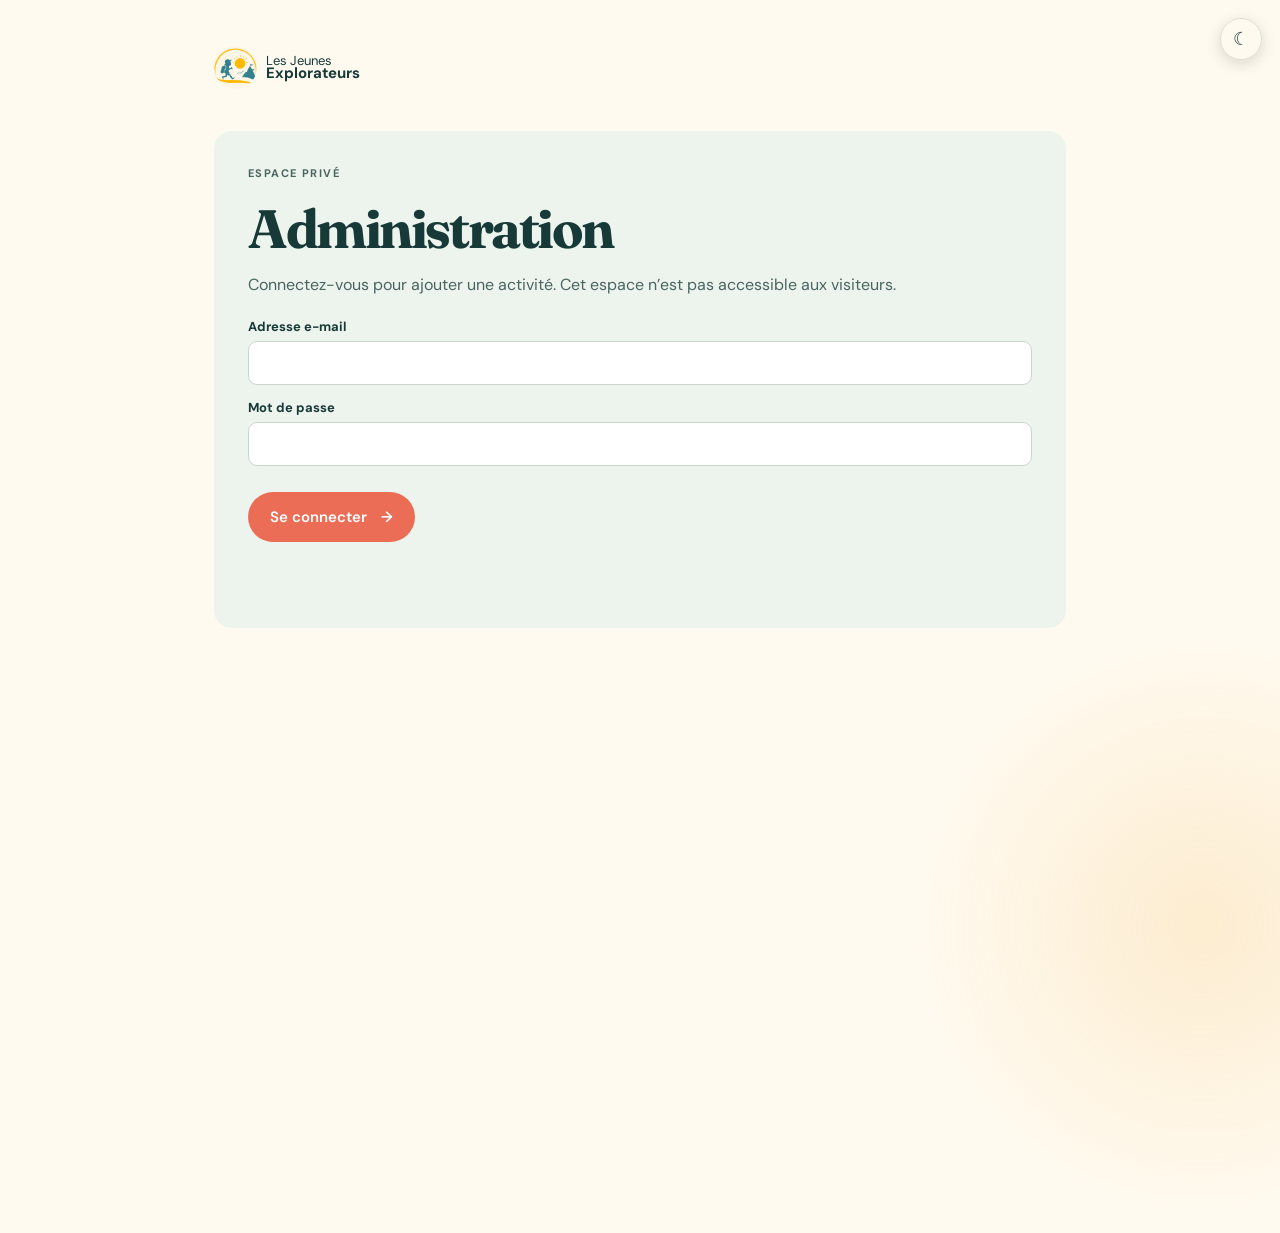
==== admin.html @ 4c53f724 "Application PWA" ====
<!doctype html>
<html lang="fr">
  <head>
    <meta charset="UTF-8" />
    <meta name="viewport" content="width=device-width, initial-scale=1.0" />
    <meta name="theme-color" content="#173a38" />
    <meta name="apple-mobile-web-app-capable" content="yes" />
    <link rel="manifest" href="manifest.webmanifest" />
    <meta name="robots" content="noindex, nofollow" />
    <title>Administration - Les Jeunes Explorateurs</title>
    <link rel="preconnect" href="https://fonts.googleapis.com" />
    <link rel="preconnect" href="https://fonts.gstatic.com" crossorigin />
    <link href="https://fonts.googleapis.com/css2?family=DM+Sans:wght@400;500;600;700&family=Fraunces:opsz,wght@9..144,600;9..144,700&display=swap" rel="stylesheet" />
    <link rel="stylesheet" href="styles.css" />
    <link rel="stylesheet" href="page-transitions.css" />
    <script src="page-transitions.js" defer></script>
    <link rel="stylesheet" href="theme.css" />
    <script src="theme.js" defer></script>
    <script src="pwa.js" defer></script>
    <link rel="stylesheet" href="logo.css" />
    <link rel="stylesheet" href="admin.css" />
  </head>
  <body>
    <main class="admin-page">
      <a class="brand" href="index.html"><img class="brand-logo" src="images/logo-petits-explorateurs.png" alt="Logo Les Jeunes Les Jeunes Aventuriers" /><span>Les Jeunes<br /><strong>Explorateurs</strong></span></a>
      <section id="login-panel" class="admin-card">
        <p class="eyebrow">Espace privé</p><h1>Administration</h1>
        <p>Connectez-vous pour ajouter une activité. Cet espace n’est pas accessible aux visiteurs.</p>
        <form id="login-form"><label>Adresse e-mail<input name="email" type="email" autocomplete="email" required /></label><label>Mot de passe<input name="password" type="password" autocomplete="current-password" required /></label><button class="button" type="submit">Se connecter <span>→</span></button></form>
        <p id="login-message" class="admin-message" aria-live="polite"></p>
      </section>
      <section id="dashboard-panel" class="admin-card" hidden>
        <div class="admin-heading"><div><p class="eyebrow">Espace privé</p><h1>Gérer les activités</h1></div><button id="logout-button" class="text-link" type="button">Se déconnecter</button></div>
        <p>Ajoutez, modifiez ou retirez les sorties proposées sur le site. Les activités non publiées restent visibles uniquement ici.</p>

        <section class="admin-form-section" aria-labelledby="activity-form-title">
          <div class="admin-section-heading"><h2 id="activity-form-title">Ajouter une activité</h2><button id="cancel-edit-button" class="text-link" type="button" hidden>Annuler la modification</button></div>
          <form id="activity-admin-form"><label>Titre<input name="title" required maxlength="160" placeholder="Ex. Journée au musée" /></label><label>Date<input name="date" type="date" required /></label><label>Lieu<input name="place" required maxlength="160" placeholder="Ex. Musée d'Orsay" /></label><label>Places disponibles<input name="spots" type="number" min="1" max="500" value="20" required /></label><label>Catégorie<select name="category"><option>Culture</option><option>Loisirs</option><option>Nature</option><option>Sport</option></select></label><label class="admin-checkbox"><input name="published" type="checkbox" checked /> <span>Rendre cette activité visible sur le site</span></label><button id="activity-submit-button" class="button" type="submit">Publier l’activité <span>→</span></button></form>
          <p id="activity-message" class="admin-message" aria-live="polite"></p>
        </section>

        <section class="admin-activities" aria-labelledby="admin-activities-title">
          <div class="admin-section-heading"><h2 id="admin-activities-title">Toutes les activités</h2><span id="activities-count" class="activities-count">0 activité</span></div>
          <div id="admin-activity-list" class="admin-activity-list" aria-live="polite"></div>
        </section>
      </section>
    </main>
    <script src="supabase-config.js"></script>
    <script src="admin.js"></script>
  </body>
</html>
---- styles.css ----
:root{--ink:#173a38;--cream:#fffaf0;--coral:#eb6d56;--yellow:#f5c843;--leaf:#6a9d80;--line:#dce1d6}*{box-sizing:border-box}html{scroll-behavior:smooth}body{margin:0;background:var(--cream);color:var(--ink);font-family:"DM Sans",sans-serif}.site-header{height:88px;padding:0 6vw;display:flex;align-items:center;justify-content:space-between;gap:24px}.brand{display:flex;align-items:center;gap:9px;color:var(--ink);text-decoration:none;font-size:13px;line-height:12px}.brand strong{font-size:15px}.brand-mark{display:grid;place-items:center;width:31px;height:31px;border-radius:50%;background:var(--yellow);font-size:17px}.site-header nav{display:flex;gap:31px}.site-header nav a,.text-link{color:var(--ink);text-decoration:none;font-size:14px;font-weight:600}.button{border:0;border-radius:99px;background:var(--coral);color:white;padding:15px 22px;font:600 15px "DM Sans",sans-serif;cursor:pointer;text-decoration:none;display:inline-flex;gap:14px;align-items:center;justify-content:center;transition:transform .2s,background .2s}.button:hover{transform:translateY(-2px);background:#d85c47}.button-small{padding:10px 17px;font-size:13px}.hero{min-height:570px;padding:75px 9vw 66px;display:grid;grid-template-columns:1.06fr .94fr;align-items:center;gap:70px;background:#f4f0e6;overflow:hidden}.eyebrow{text-transform:uppercase;letter-spacing:.13em;font-weight:700;font-size:11px;color:var(--coral);margin:0 0 18px}.hero h1,h2{font-family:Fraunces,serif;letter-spacing:-.045em;margin:0;line-height:1.02}.hero h1{font-size:clamp(47px,5.5vw,76px)}.lead{font-size:18px;line-height:1.55;max-width:550px;margin:25px 0;color:#47625e}.hero-actions{display:flex;align-items:center;gap:28px;margin-top:35px}.text-link{background:none;border:0;padding:0;cursor:pointer}.text-link span{font-size:18px;margin-left:5px}.hero-art{height:390px;position:relative;border-radius:46% 54% 48% 52%/53% 44% 56% 47%;background:#b6d8ca;overflow:hidden}.sun{width:95px;height:95px;border-radius:50%;background:var(--yellow);position:absolute;right:70px;top:55px}.cloud{position:absolute;width:100px;height:28px;border-radius:30px;background:#fffaf0;opacity:.85}.cloud:before,.cloud:after{content:"";position:absolute;border-radius:50%;background:#fffaf0}.cloud:before{height:45px;width:45px;bottom:0;left:17px}.cloud:after{height:35px;width:35px;bottom:0;left:47px}.cloud-one{left:55px;top:83px;transform:scale(.65)}.cloud-two{right:18px;top:165px;transform:scale(.45)}.hill{position:absolute;border-radius:50% 50% 0 0;bottom:-50px}.hill-back{background:#7da88b;width:105%;height:190px;left:-30px}.hill-front{background:#4d806d;width:86%;height:142px;right:-50px}.star{position:absolute;color:#fffaf0;font-size:25px}.star-one{top:56px;left:78px}.star-two{top:155px;left:150px;font-size:13px}.kids{position:absolute;bottom:50px;left:20%;display:flex;gap:29px;align-items:end}.kid{display:block;position:relative;width:33px;height:33px;border-radius:50%;background:#f7bc87;border:11px solid #ef6b55;box-shadow:0 45px 0 -1px #f5c843}.kid:before{content:"";position:absolute;background:#283f55;width:37px;height:21px;left:-13px;top:-15px;border-radius:70% 60% 25% 20%}.kid-two{background:#815342;border-color:#597ca3;transform:scale(1.16);box-shadow:0 46px 0 -1px #f3a84b}.kid-three{background:#583c32;border-color:#f3c943;transform:scale(.88);box-shadow:0 45px 0 -1px #ef765c}.impact{background:var(--ink);display:grid;grid-template-columns:repeat(3,1fr);padding:37px 12vw;color:white;text-align:center}.impact div+div{border-left:1px solid #55706c}.impact strong{display:block;font:700 34px Fraunces,serif;color:var(--yellow)}.impact span{font-size:13px;color:#d8e2dc}.section{padding:110px 9vw}.mission{display:grid;grid-template-columns:1fr 1fr;gap:12vw}.section h2{font-size:clamp(36px,4vw,54px);max-width:550px}.mission-text{font-size:17px;line-height:1.65;color:#496461}.mission-text p:first-child{margin-top:0}.mission .text-link{display:inline-block;margin-top:12px}.activities{background:#edf4ed}.section-heading{display:flex;justify-content:space-between;align-items:end;margin-bottom:40px}.admin-toggle{color:var(--ink)}.activity-grid{display:grid;grid-template-columns:repeat(3,1fr);gap:20px}.activity-card{background:#fffdf7;padding:25px;border-radius:16px;min-height:250px;display:flex;flex-direction:column;box-shadow:0 2px 0 rgba(23,58,56,.04)}.tag{font-size:11px;font-weight:700;text-transform:uppercase;letter-spacing:.09em;color:var(--coral);margin-bottom:auto}.activity-card h3{font:700 28px/1.08 Fraunces,serif;margin:30px 0 16px}.meta{border-top:1px solid var(--line);padding-top:15px;color:#5a716d;font-size:13px;line-height:1.7}.meta strong{color:var(--ink)}.empty-state{color:#5a716d}.cta{padding:90px 9vw;background:var(--coral);color:#fffaf0;display:grid;grid-template-columns:1.2fr .8fr;gap:50px;align-items:center}.cta .eyebrow{color:#fff0a6}.cta h2{font-size:clamp(37px,4vw,56px)}.cta-options{display:flex;flex-direction:column;gap:12px}.light-button{background:#fffaf0;color:var(--ink)}.light-button:hover{background:white}.outline-button{background:transparent;border:1px solid #fffaf0}.outline-button:hover{background:#d95b46}footer{padding:40px 9vw;display:flex;justify-content:space-between;align-items:center;gap:25px}footer p{font-size:12px;color:#708580}dialog{border:0;border-radius:20px;padding:34px;max-width:500px;width:calc(100% - 34px);color:var(--ink);box-shadow:0 20px 70px rgba(0,0,0,.23)}dialog::backdrop{background:rgba(20,49,47,.52)}dialog h2{font-size:36px;margin-bottom:25px}.close{position:absolute;right:17px;top:12px;border:0;background:none;color:var(--ink);font-size:29px;cursor:pointer}form label{display:block;margin:14px 0;font-size:13px;font-weight:700}input,select{display:block;width:100%;margin-top:6px;border:1px solid #cbd7cd;border-radius:9px;padding:11px;font:15px "DM Sans",sans-serif;background:white}form .button{margin-top:12px}@media(max-width:720px){.site-header{padding:0 6vw}.site-header nav{display:none}.site-header .button-small{display:none}.hero{padding:60px 7vw;grid-template-columns:1fr;gap:40px}.hero-art{height:280px}.impact{padding:28px 4vw}.impact strong{font-size:27px}.impact span{font-size:11px}.section,.cta{padding:70px 7vw}.mission,.cta{grid-template-columns:1fr;gap:35px}.section-heading{display:block}.section-heading .admin-toggle{margin-top:20px}.activity-grid{grid-template-columns:1fr}.cta-options{max-width:330px}footer{padding:33px 7vw;display:block}footer p{margin-top:20px}}
---- page-transitions.css ----
@keyframes page-arrival {
  0% {
    opacity: 0;
    transform: translateY(18px) scale(0.992);
    filter: blur(5px);
  }

  68% {
    opacity: 1;
    transform: translateY(-2px) scale(1);
    filter: blur(0);
  }

  100% {
    opacity: 1;
    transform: translateY(0) scale(1);
    filter: blur(0);
  }
}

@keyframes page-departure {
  to {
    opacity: 0;
    transform: translateY(-12px) scale(0.996);
    filter: blur(4px);
  }
}

@keyframes explorer-glow {
  0%, 100% {
    transform: translate3d(-4%, -2%, 0) scale(1);
    opacity: 0.22;
  }

  50% {
    transform: translate3d(5%, 3%, 0) scale(1.08);
    opacity: 0.42;
  }
}

body {
  animation: page-arrival 720ms cubic-bezier(0.22, 1, 0.36, 1) both;
}

body::before {
  position: fixed;
  z-index: -1;
  inset: auto -18vw -26vw auto;
  width: min(48vw, 620px);
  aspect-ratio: 1;
  border-radius: 50%;
  background: radial-gradient(circle, rgba(242, 179, 64, 0.18), rgba(242, 179, 64, 0) 68%);
  content: "";
  pointer-events: none;
  animation: explorer-glow 10s ease-in-out infinite;
}

body.is-leaving {
  pointer-events: none;
  animation: page-departure 300ms cubic-bezier(0.4, 0, 1, 1) both;
}

@media (prefers-reduced-motion: reduce) {
  body,
  body.is-leaving,
  body::before {
    animation: none;
  }
}
---- theme.css ----
html { color-scheme: light; }
html[data-theme="dark"] { color-scheme: dark; }
.theme-toggle { width:42px; height:42px; border:1px solid #dce1d6; border-radius:50%; display:grid; place-items:center; padding:0; background:#fffaf0; color:#173a38; font-size:18px; cursor:pointer; transition:transform .2s ease, background .2s ease; }
.theme-toggle:hover { transform:translateY(-2px); background:#f5c843; }
.theme-toggle.floating { position:fixed; z-index:9996; right:18px; top:18px; box-shadow:0 4px 15px rgba(0,0,0,.14); }
.site-header > .theme-toggle:not(.floating) { position:absolute; z-index:2; right:calc(6vw + 118px); top:23px; }
html[data-theme="dark"] body { background:#102724; color:#eaf4ee; }
html[data-theme="dark"] .site-header, html[data-theme="dark"] footer, html[data-theme="dark"] .contact { background:#102724; }
html[data-theme="dark"] .hero, html[data-theme="dark"] .story-hero, html[data-theme="dark"] .payment-result { background:#183833; }
html[data-theme="dark"] .brand { color:#eaf4ee; }
html[data-theme="dark"] .lead { color:#c5d8d0; }
html[data-theme="dark"] .activities, html[data-theme="dark"] .founders, html[data-theme="dark"] .admin-card { background:#1b413a; }
html[data-theme="dark"] .activity-card, html[data-theme="dark"] .contact-form, html[data-theme="dark"] dialog { background:#214a42; color:#eaf4ee; }
html[data-theme="dark"] .story-hero > p:last-child, html[data-theme="dark"] .founders-intro > p:last-child { color:#c5d8d0; }
html[data-theme="dark"] .story-hero .eyebrow, html[data-theme="dark"] .founders .eyebrow, html[data-theme="dark"] .portrait-text .eyebrow { color:#ffae9c; }
html[data-theme="dark"] .portrait-card { background:#214a42; border:1px solid #45665e; color:#eaf4ee; }
html[data-theme="dark"] .portrait-text h2 { color:#eaf4ee; }
html[data-theme="dark"] .access-to-leisure { background:#102724; }
html[data-theme="dark"] .donations-hero { background:#183833; }
html[data-theme="dark"] .donations-hero > div > p:not(.eyebrow), html[data-theme="dark"] .donations-heading > p:last-child, html[data-theme="dark"] .commitment-copy > p:not(.eyebrow), html[data-theme="dark"] .donation-use p, html[data-theme="dark"] .commitment-points span { color:#c5d8d0; }
html[data-theme="dark"] .donation-use { background:#214a42; border-color:#45665e; }
html[data-theme="dark"] .use-icon { background:#183833; }
html[data-theme="dark"] .donations-commitment { background:#1b413a; }
html[data-theme="dark"] .commitment-points, html[data-theme="dark"] .commitment-points div { border-color:#45665e; }
html[data-theme="dark"] .admin-form-section, html[data-theme="dark"] .admin-activities { border-color:#45665e; }
html[data-theme="dark"] .admin-checkbox, html[data-theme="dark"] .admin-activity-item p, html[data-theme="dark"] .admin-empty-state { color:#c5d8d0; }
html[data-theme="dark"] .admin-activity-item { background:#214a42; border-color:#45665e; }
html[data-theme="dark"] .admin-activity-topline { color:#a9c2b8; }
html[data-theme="dark"] .activities-count { background:#29584d; color:#d9eee2; }
html[data-theme="dark"] .admin-action-button { border-color:#55786e; color:#eaf4ee; }
html[data-theme="dark"] .admin-action-button:hover { background:#315f55; }
html[data-theme="dark"] .admin-delete-button { border-color:#b86b5e; color:#ffb8ac; }
html[data-theme="dark"] .admin-delete-button:hover { background:#603c36; }
html[data-theme="dark"] .volunteer-hero { background:#183833; }
html[data-theme="dark"] .volunteer-hero p:not(.eyebrow), html[data-theme="dark"] .volunteer-heading > p:last-child, html[data-theme="dark"] .volunteer-form-intro > p:not(.eyebrow), html[data-theme="dark"] .role-card p { color:#c5d8d0; }
html[data-theme="dark"] .role-card, html[data-theme="dark"] .volunteer-form { background:#214a42; border-color:#45665e; }
html[data-theme="dark"] .role-card>span { background:#183833; }
html[data-theme="dark"] .volunteer-form-section { background:#1b413a; }
html[data-theme="dark"] .volunteer-form textarea { background:#102724; border-color:#55786e; color:#eaf4ee; }
html[data-theme="dark"] .optional { color:#a9c2b8; }
html[data-theme="dark"] .volunteer-form .form-note.success { color:#8ee0b4; }
html[data-theme="dark"] .access-intro p:last-child, html[data-theme="dark"] .access-action p { color:#c5d8d0; }
html[data-theme="dark"] .data-card { background:#214a42; border-color:#45665e; }
html[data-theme="dark"] .data-card-main { background:#173a38; border-color:#497067; }
html[data-theme="dark"] .data-card strong { color:#fff4be; }
html[data-theme="dark"] .data-card p, html[data-theme="dark"] .data-card a { color:#c5d8d0; }
html[data-theme="dark"] .data-card-main p, html[data-theme="dark"] .data-card-main a { color:#eaf4ee; }
html[data-theme="dark"] .access-action { background:#1b413a; }
html[data-theme="dark"] .meta, html[data-theme="dark"] .empty-state { color:#c5d8d0; }
html[data-theme="dark"] .meta strong { color:#eaf4ee; }
html[data-theme="dark"] .privacy-check { color:#c5d8d0; }
html[data-theme="dark"] .privacy-check a { color:#fff4be; }
html[data-theme="dark"] .privacy-check input[type="checkbox"] { accent-color:#f5c843; }
html[data-theme="dark"] .mission-text, html[data-theme="dark"] .contact-copy, html[data-theme="dark"] .privacy-page section p, html[data-theme="dark"] .privacy-intro, html[data-theme="dark"] .payment-result p:not(.eyebrow), html[data-theme="dark"] .admin-card>p, html[data-theme="dark"] .portrait-text>p:last-child { color:#c5d8d0; }
html[data-theme="dark"] footer p, html[data-theme="dark"] .updated, html[data-theme="dark"] .form-note { color:#a9c2b8; }
html[data-theme="dark"] .text-link, html[data-theme="dark"] .site-header nav a, html[data-theme="dark"] .footer-link, html[data-theme="dark"] .close { color:#eaf4ee; }
html[data-theme="dark"] .theme-toggle { background:#214a42; border-color:#497067; color:#fff4be; }
html[data-theme="dark"] .theme-toggle:hover { background:#f5c843; color:#173a38; }
html[data-theme="dark"] input, html[data-theme="dark"] select, html[data-theme="dark"] textarea { background:#102724; color:#eaf4ee; border-color:#55786e; }
html[data-theme="dark"] .privacy-page section, html[data-theme="dark"] .meta { border-color:#45665e; }
html[data-theme="dark"] .mobile-menu-toggle, html[data-theme="dark"] .site-header.mobile-menu-open nav { background:#214a42; }
@media (max-width:720px) { .site-header > .mobile-menu-toggle { position:absolute; right:6vw; top:23px; } .site-header > .theme-toggle:not(.floating) { right:calc(6vw + 54px); top:23px; } }
@media (prefers-reduced-motion: reduce) { .theme-toggle { transition:none; } }
---- logo.css ----
.brand-logo { width:43px; height:43px; object-fit:cover; object-position:center; border-radius:50%; background:#fffaf0; }
footer .brand-logo { width:48px; height:48px; }
---- admin.css ----
.admin-page{min-height:100vh;max-width:900px;margin:0 auto;padding:46px 24px 80px}.admin-page>.brand{margin-bottom:42px}.admin-card{background:#edf4ed;border-radius:18px;padding:34px}.admin-card h1{font:700 clamp(38px,6vw,54px)/1.03 Fraunces,serif;letter-spacing:-.045em;margin:0 0 16px}.admin-card>p{color:#496461;line-height:1.6}.admin-card form{margin-top:20px}.admin-message{min-height:24px;font-size:14px;font-weight:600}.admin-message.error,.admin-error-text{color:#b33d2b}.admin-message.success{color:#28704f}.admin-heading,.admin-section-heading{display:flex;align-items:flex-start;justify-content:space-between;gap:20px}.admin-heading .text-link{margin-top:4px}.admin-card input,.admin-card select{background:#fff}.admin-form-section,.admin-activities{margin-top:38px;padding-top:32px;border-top:1px solid #c8d9cf}.admin-section-heading{align-items:center}.admin-section-heading h2{margin:0;font:700 27px/1.1 Fraunces,serif;letter-spacing:-.035em}.admin-checkbox{display:flex!important;align-items:flex-start;gap:9px;color:#496461;font-weight:400!important;line-height:1.45}.admin-checkbox input{display:block;width:auto;margin:3px 0 0;padding:0}.activities-count{padding:6px 10px;border-radius:999px;background:#d8e8db;color:#356151;font-size:12px;font-weight:700}.admin-activity-list{display:grid;gap:12px;margin-top:19px}.admin-activity-item{display:flex;justify-content:space-between;gap:22px;padding:21px;border:1px solid #c8d9cf;border-radius:14px;background:#fffdf7}.admin-activity-topline{display:flex;align-items:center;gap:10px;color:#5a716d;font-size:11px;font-weight:700;letter-spacing:.07em;text-transform:uppercase}.admin-status{padding:5px 8px;border-radius:999px;letter-spacing:.04em}.admin-status.is-published{background:#dceee1;color:#28704f}.admin-status.is-hidden{background:#f3e6c5;color:#84631c}.admin-activity-item h3{margin:13px 0 7px;font:700 24px/1.1 Fraunces,serif;letter-spacing:-.03em}.admin-activity-item p{margin:0;color:#496461;font-size:13px;line-height:1.55}.admin-activity-actions{display:flex;align-items:center;align-self:center;gap:8px}.admin-action-button{border:1px solid #b9cfc3;border-radius:9px;padding:9px 11px;background:transparent;color:#173a38;font:700 12px "DM Sans",sans-serif;cursor:pointer}.admin-action-button:hover{background:#e3efe6}.admin-delete-button{border-color:#e4aaa0;color:#a84434}.admin-delete-button:hover{background:#fbe6e2}.admin-empty-state{margin:0;padding:21px;border:1px dashed #b8cfc4;border-radius:13px;color:#58706c;font-size:14px}@media(max-width:600px){.admin-page{padding:26px 16px}.admin-card{padding:25px 20px}.admin-activity-item{display:block}.admin-activity-actions{margin-top:17px}.admin-section-heading{gap:13px;align-items:flex-start}}
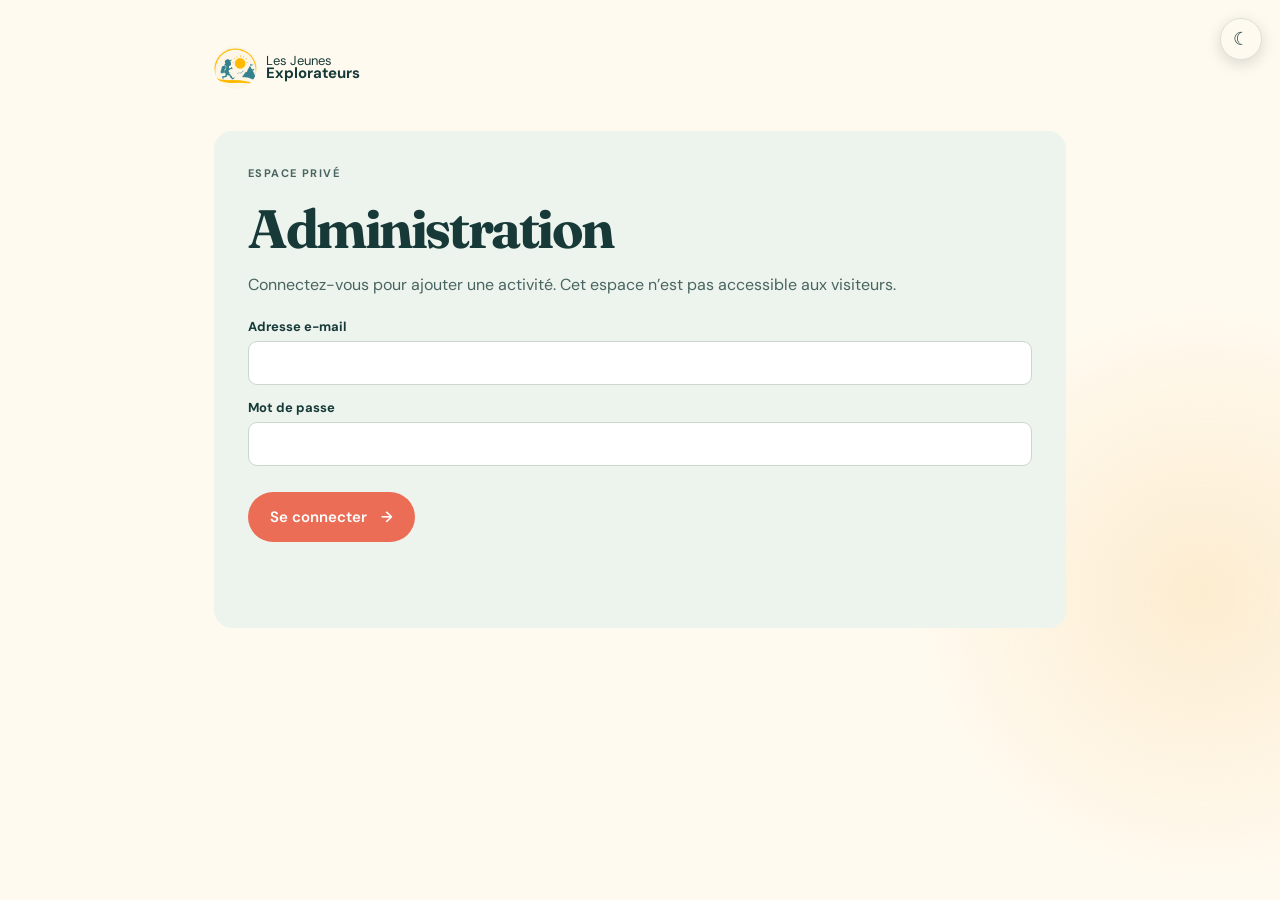
==== commit ade6f10d: "Mise en conformité Google Analytics et cookies" ====
--- a/admin.html
+++ b/admin.html
@@ -8,21 +8,23 @@
     <link rel="manifest" href="manifest.webmanifest" />
     <meta name="robots" content="noindex, nofollow" />
     <title>Administration - Les Jeunes Explorateurs</title>
+    <link rel="icon" type="image/png" href="assets/images/logo-petits-explorateurs.png" />
+    <link rel="apple-touch-icon" href="assets/images/logo-petits-explorateurs.png" />
     <link rel="preconnect" href="https://fonts.googleapis.com" />
     <link rel="preconnect" href="https://fonts.gstatic.com" crossorigin />
     <link href="https://fonts.googleapis.com/css2?family=DM+Sans:wght@400;500;600;700&family=Fraunces:opsz,wght@9..144,600;9..144,700&display=swap" rel="stylesheet" />
-    <link rel="stylesheet" href="styles.css" />
-    <link rel="stylesheet" href="page-transitions.css" />
-    <script src="page-transitions.js" defer></script>
-    <link rel="stylesheet" href="theme.css" />
-    <script src="theme.js" defer></script>
-    <script src="pwa.js" defer></script>
-    <link rel="stylesheet" href="logo.css" />
-    <link rel="stylesheet" href="admin.css" />
+    <link rel="stylesheet" href="assets/css/styles.css" />
+    <link rel="stylesheet" href="assets/css/page-transitions.css" />
+    <script src="assets/js/page-transitions.js" defer></script>
+    <link rel="stylesheet" href="assets/css/theme.css" />
+    <script src="assets/js/theme.js" defer></script>
+    <script src="assets/js/pwa.js" defer></script>
+    <link rel="stylesheet" href="assets/css/logo.css" />
+    <link rel="stylesheet" href="assets/css/admin.css" />
   </head>
   <body>
     <main class="admin-page">
-      <a class="brand" href="index.html"><img class="brand-logo" src="images/logo-petits-explorateurs.png" alt="Logo Les Jeunes Les Jeunes Aventuriers" /><span>Les Jeunes<br /><strong>Explorateurs</strong></span></a>
+      <a class="brand" href="index.html"><img class="brand-logo" src="assets/images/logo-petits-explorateurs.png" alt="Logo Les Jeunes Les Jeunes Aventuriers" /><span>Les Jeunes<br /><strong>Explorateurs</strong></span></a>
       <section id="login-panel" class="admin-card">
         <p class="eyebrow">Espace privé</p><h1>Administration</h1>
         <p>Connectez-vous pour ajouter une activité. Cet espace n’est pas accessible aux visiteurs.</p>
@@ -45,7 +47,7 @@
         </section>
       </section>
     </main>
-    <script src="supabase-config.js"></script>
-    <script src="admin.js"></script>
+    <script src="assets/js/supabase-config.js"></script>
+    <script src="assets/js/admin.js"></script>
   </body>
 </html>
--- a/assets/css/styles.css
+++ b/assets/css/styles.css
@@ -0,0 +1 @@
+:root{--ink:#173a38;--cream:#fffaf0;--coral:#eb6d56;--yellow:#f5c843;--leaf:#6a9d80;--line:#dce1d6}*{box-sizing:border-box}html{scroll-behavior:smooth}body{margin:0;background:var(--cream);color:var(--ink);font-family:"DM Sans",sans-serif}.site-header{height:88px;padding:0 6vw;display:flex;align-items:center;justify-content:space-between;gap:24px}.brand{display:flex;align-items:center;gap:9px;color:var(--ink);text-decoration:none;font-size:13px;line-height:12px}.brand strong{font-size:15px}.brand-mark{display:grid;place-items:center;width:31px;height:31px;border-radius:50%;background:var(--yellow);font-size:17px}.site-header nav{display:flex;gap:31px}.site-header nav a,.text-link{color:var(--ink);text-decoration:none;font-size:14px;font-weight:600}.button{border:0;border-radius:99px;background:var(--coral);color:white;padding:15px 22px;font:600 15px "DM Sans",sans-serif;cursor:pointer;text-decoration:none;display:inline-flex;gap:14px;align-items:center;justify-content:center;transition:transform .2s,background .2s}.button:hover{transform:translateY(-2px);background:#d85c47}.button-small{padding:10px 17px;font-size:13px}.hero{min-height:570px;padding:75px 9vw 66px;display:grid;grid-template-columns:1.06fr .94fr;align-items:center;gap:70px;background:#f4f0e6;overflow:hidden}.eyebrow{text-transform:uppercase;letter-spacing:.13em;font-weight:700;font-size:11px;color:var(--coral);margin:0 0 18px}.hero h1,h2{font-family:Fraunces,serif;letter-spacing:-.045em;margin:0;line-height:1.02}.hero h1{font-size:clamp(47px,5.5vw,76px)}.lead{font-size:18px;line-height:1.55;max-width:550px;margin:25px 0;color:#47625e}.hero-actions{display:flex;align-items:center;gap:28px;margin-top:35px}.text-link{background:none;border:0;padding:0;cursor:pointer}.text-link span{font-size:18px;margin-left:5px}.hero-art{height:390px;position:relative;border-radius:46% 54% 48% 52%/53% 44% 56% 47%;background:#b6d8ca;overflow:hidden}.sun{width:95px;height:95px;border-radius:50%;background:var(--yellow);position:absolute;right:70px;top:55px}.cloud{position:absolute;width:100px;height:28px;border-radius:30px;background:#fffaf0;opacity:.85}.cloud:before,.cloud:after{content:"";position:absolute;border-radius:50%;background:#fffaf0}.cloud:before{height:45px;width:45px;bottom:0;left:17px}.cloud:after{height:35px;width:35px;bottom:0;left:47px}.cloud-one{left:55px;top:83px;transform:scale(.65)}.cloud-two{right:18px;top:165px;transform:scale(.45)}.hill{position:absolute;border-radius:50% 50% 0 0;bottom:-50px}.hill-back{background:#7da88b;width:105%;height:190px;left:-30px}.hill-front{background:#4d806d;width:86%;height:142px;right:-50px}.star{position:absolute;color:#fffaf0;font-size:25px}.star-one{top:56px;left:78px}.star-two{top:155px;left:150px;font-size:13px}.kids{position:absolute;bottom:50px;left:20%;display:flex;gap:29px;align-items:end}.kid{display:block;position:relative;width:33px;height:33px;border-radius:50%;background:#f7bc87;border:11px solid #ef6b55;box-shadow:0 45px 0 -1px #f5c843}.kid:before{content:"";position:absolute;background:#283f55;width:37px;height:21px;left:-13px;top:-15px;border-radius:70% 60% 25% 20%}.kid-two{background:#815342;border-color:#597ca3;transform:scale(1.16);box-shadow:0 46px 0 -1px #f3a84b}.kid-three{background:#583c32;border-color:#f3c943;transform:scale(.88);box-shadow:0 45px 0 -1px #ef765c}.impact{background:var(--ink);display:grid;grid-template-columns:repeat(3,1fr);padding:37px 12vw;color:white;text-align:center}.impact div+div{border-left:1px solid #55706c}.impact strong{display:block;font:700 34px Fraunces,serif;color:var(--yellow)}.impact span{font-size:13px;color:#d8e2dc}.section{padding:110px 9vw}.mission{display:grid;grid-template-columns:1fr 1fr;gap:12vw}.section h2{font-size:clamp(36px,4vw,54px);max-width:550px}.mission-text{font-size:17px;line-height:1.65;color:#496461}.mission-text p:first-child{margin-top:0}.mission .text-link{display:inline-block;margin-top:12px}.activities{background:#edf4ed}.section-heading{display:flex;justify-content:space-between;align-items:end;margin-bottom:40px}.admin-toggle{color:var(--ink)}.activity-grid{display:grid;grid-template-columns:repeat(3,1fr);gap:20px}.activity-card{background:#fffdf7;padding:25px;border-radius:16px;min-height:250px;display:flex;flex-direction:column;box-shadow:0 2px 0 rgba(23,58,56,.04)}.tag{font-size:11px;font-weight:700;text-transform:uppercase;letter-spacing:.09em;color:var(--coral);margin-bottom:auto}.activity-card h3{font:700 28px/1.08 Fraunces,serif;margin:30px 0 16px}.meta{border-top:1px solid var(--line);padding-top:15px;color:#5a716d;font-size:13px;line-height:1.7}.meta strong{color:var(--ink)}.empty-state{color:#5a716d}.cta{padding:90px 9vw;background:var(--coral);color:#fffaf0;display:grid;grid-template-columns:1.2fr .8fr;gap:50px;align-items:center}.cta .eyebrow{color:#fff0a6}.cta h2{font-size:clamp(37px,4vw,56px)}.cta-options{display:flex;flex-direction:column;gap:12px}.light-button{background:#fffaf0;color:var(--ink)}.light-button:hover{background:white}.outline-button{background:transparent;border:1px solid #fffaf0}.outline-button:hover{background:#d95b46}footer{padding:40px 9vw;display:flex;justify-content:space-between;align-items:center;gap:25px}footer p{font-size:12px;color:#708580}dialog{border:0;border-radius:20px;padding:34px;max-width:500px;width:calc(100% - 34px);color:var(--ink);box-shadow:0 20px 70px rgba(0,0,0,.23)}dialog::backdrop{background:rgba(20,49,47,.52)}dialog h2{font-size:36px;margin-bottom:25px}.close{position:absolute;right:17px;top:12px;border:0;background:none;color:var(--ink);font-size:29px;cursor:pointer}form label{display:block;margin:14px 0;font-size:13px;font-weight:700}input,select{display:block;width:100%;margin-top:6px;border:1px solid #cbd7cd;border-radius:9px;padding:11px;font:15px "DM Sans",sans-serif;background:white}form .button{margin-top:12px}@media(max-width:720px){.site-header{padding:0 6vw}.site-header nav{display:none}.site-header .button-small{display:none}.hero{padding:60px 7vw;grid-template-columns:1fr;gap:40px}.hero-art{height:280px}.impact{padding:28px 4vw}.impact strong{font-size:27px}.impact span{font-size:11px}.section,.cta{padding:70px 7vw}.mission,.cta{grid-template-columns:1fr;gap:35px}.section-heading{display:block}.section-heading .admin-toggle{margin-top:20px}.activity-grid{grid-template-columns:1fr}.cta-options{max-width:330px}footer{padding:33px 7vw;display:block}footer p{margin-top:20px}}
--- a/assets/css/page-transitions.css
+++ b/assets/css/page-transitions.css
@@ -0,0 +1,69 @@
+@keyframes page-arrival {
+  0% {
+    opacity: 0;
+  }
+
+  68% {
+    opacity: 1;
+  }
+
+  100% {
+    opacity: 1;
+  }
+}
+
+@keyframes page-departure {
+  to {
+    opacity: 0;
+  }
+}
+
+@keyframes explorer-glow {
+  0%, 100% {
+    transform: translate3d(-4%, 0, 0) scale(1);
+    opacity: 0.22;
+  }
+
+  50% {
+    transform: translate3d(5%, 0, 0) scale(1.08);
+    opacity: 0.42;
+  }
+}
+
+body {
+  animation: page-arrival 720ms cubic-bezier(0.22, 1, 0.36, 1) both;
+}
+
+/* La lueur décorative sort volontairement de l'écran : elle ne doit pas
+   agrandir la page ni créer de défilement horizontal. */
+html,
+body {
+  overflow-x: hidden;
+}
+
+body::before {
+  position: fixed;
+  z-index: -1;
+  inset: auto -18vw 0 auto;
+  width: min(48vw, 620px);
+  aspect-ratio: 1;
+  border-radius: 50%;
+  background: radial-gradient(circle, rgba(242, 179, 64, 0.18), rgba(242, 179, 64, 0) 68%);
+  content: "";
+  pointer-events: none;
+  transform-origin: bottom right;
+  animation: explorer-glow 10s ease-in-out infinite;
+}
+
+body.is-leaving {
+  pointer-events: none;
+  animation: page-departure 300ms cubic-bezier(0.4, 0, 1, 1) both;
+}
+
+@media (prefers-reduced-motion: reduce) {
+  body,
+  body.is-leaving,
+  body::before {
+    animation: none;
+  }
+}
--- a/assets/css/theme.css
+++ b/assets/css/theme.css
@@ -0,0 +1,63 @@
+html { color-scheme: light; }
+html[data-theme="dark"] { color-scheme: dark; }
+.theme-toggle { width:42px; height:42px; border:1px solid #dce1d6; border-radius:50%; display:grid; place-items:center; padding:0; background:#fffaf0; color:#173a38; font-size:18px; cursor:pointer; transition:transform .2s ease, background .2s ease; }
+.theme-toggle:hover { transform:translateY(-2px); background:#f5c843; }
+.theme-toggle.floating { position:fixed; z-index:9996; right:18px; top:18px; box-shadow:0 4px 15px rgba(0,0,0,.14); }
+.site-header > .theme-toggle:not(.floating) { position:absolute; z-index:2; right:calc(6vw + 118px); top:23px; }
+html[data-theme="dark"] body { background:#102724; color:#eaf4ee; }
+html[data-theme="dark"] .site-header, html[data-theme="dark"] footer, html[data-theme="dark"] .contact { background:#102724; }
+html[data-theme="dark"] .hero, html[data-theme="dark"] .story-hero, html[data-theme="dark"] .payment-result { background:#183833; }
+html[data-theme="dark"] .brand { color:#eaf4ee; }
+html[data-theme="dark"] .lead { color:#c5d8d0; }
+html[data-theme="dark"] .activities, html[data-theme="dark"] .founders, html[data-theme="dark"] .admin-card { background:#1b413a; }
+html[data-theme="dark"] .activity-card, html[data-theme="dark"] .contact-form, html[data-theme="dark"] dialog { background:#214a42; color:#eaf4ee; }
+html[data-theme="dark"] .story-hero > p:last-child, html[data-theme="dark"] .founders-intro > p:last-child { color:#c5d8d0; }
+html[data-theme="dark"] .story-hero .eyebrow, html[data-theme="dark"] .founders .eyebrow, html[data-theme="dark"] .portrait-text .eyebrow { color:#ffae9c; }
+html[data-theme="dark"] .portrait-card { background:#214a42; border:1px solid #45665e; color:#eaf4ee; }
+html[data-theme="dark"] .portrait-text h2 { color:#eaf4ee; }
+html[data-theme="dark"] .access-to-leisure { background:#102724; }
+html[data-theme="dark"] .donations-hero { background:#183833; }
+html[data-theme="dark"] .donations-hero > div > p:not(.eyebrow), html[data-theme="dark"] .donations-heading > p:last-child, html[data-theme="dark"] .commitment-copy > p:not(.eyebrow), html[data-theme="dark"] .donation-use p, html[data-theme="dark"] .commitment-points span { color:#c5d8d0; }
+html[data-theme="dark"] .donation-use { background:#214a42; border-color:#45665e; }
+html[data-theme="dark"] .use-icon { background:#183833; }
+html[data-theme="dark"] .donations-commitment { background:#1b413a; }
+html[data-theme="dark"] .commitment-points, html[data-theme="dark"] .commitment-points div { border-color:#45665e; }
+html[data-theme="dark"] .admin-form-section, html[data-theme="dark"] .admin-activities { border-color:#45665e; }
+html[data-theme="dark"] .admin-checkbox, html[data-theme="dark"] .admin-activity-item p, html[data-theme="dark"] .admin-empty-state { color:#c5d8d0; }
+html[data-theme="dark"] .admin-activity-item { background:#214a42; border-color:#45665e; }
+html[data-theme="dark"] .admin-activity-topline { color:#a9c2b8; }
+html[data-theme="dark"] .activities-count { background:#29584d; color:#d9eee2; }
+html[data-theme="dark"] .admin-action-button { border-color:#55786e; color:#eaf4ee; }
+html[data-theme="dark"] .admin-action-button:hover { background:#315f55; }
+html[data-theme="dark"] .admin-delete-button { border-color:#b86b5e; color:#ffb8ac; }
+html[data-theme="dark"] .admin-delete-button:hover { background:#603c36; }
+html[data-theme="dark"] .volunteer-hero { background:#183833; }
+html[data-theme="dark"] .volunteer-hero p:not(.eyebrow), html[data-theme="dark"] .volunteer-heading > p:last-child, html[data-theme="dark"] .volunteer-form-intro > p:not(.eyebrow), html[data-theme="dark"] .role-card p { color:#c5d8d0; }
+html[data-theme="dark"] .role-card, html[data-theme="dark"] .volunteer-form { background:#214a42; border-color:#45665e; }
+html[data-theme="dark"] .role-card>span { background:#183833; }
+html[data-theme="dark"] .volunteer-form-section { background:#1b413a; }
+html[data-theme="dark"] .volunteer-form textarea { background:#102724; border-color:#55786e; color:#eaf4ee; }
+html[data-theme="dark"] .optional { color:#a9c2b8; }
+html[data-theme="dark"] .volunteer-form .form-note.success { color:#8ee0b4; }
+html[data-theme="dark"] .access-intro p:last-child, html[data-theme="dark"] .access-action p { color:#c5d8d0; }
+html[data-theme="dark"] .data-card { background:#214a42; border-color:#45665e; }
+html[data-theme="dark"] .data-card-main { background:#173a38; border-color:#497067; }
+html[data-theme="dark"] .data-card strong { color:#fff4be; }
+html[data-theme="dark"] .data-card p, html[data-theme="dark"] .data-card a { color:#c5d8d0; }
+html[data-theme="dark"] .data-card-main p, html[data-theme="dark"] .data-card-main a { color:#eaf4ee; }
+html[data-theme="dark"] .access-action { background:#1b413a; }
+html[data-theme="dark"] .meta, html[data-theme="dark"] .empty-state { color:#c5d8d0; }
+html[data-theme="dark"] .meta strong { color:#eaf4ee; }
+html[data-theme="dark"] .privacy-check { color:#c5d8d0; }
+html[data-theme="dark"] .privacy-check a { color:#fff4be; }
+html[data-theme="dark"] .privacy-check input[type="checkbox"] { accent-color:#f5c843; }
+html[data-theme="dark"] .mission-text, html[data-theme="dark"] .contact-copy, html[data-theme="dark"] .privacy-page section p, html[data-theme="dark"] .privacy-intro, html[data-theme="dark"] .payment-result p:not(.eyebrow), html[data-theme="dark"] .admin-card>p, html[data-theme="dark"] .portrait-text>p:last-child { color:#c5d8d0; }
+html[data-theme="dark"] footer p, html[data-theme="dark"] .updated, html[data-theme="dark"] .form-note { color:#a9c2b8; }
+html[data-theme="dark"] .text-link, html[data-theme="dark"] .site-header nav a, html[data-theme="dark"] .footer-link, html[data-theme="dark"] .close { color:#eaf4ee; }
+html[data-theme="dark"] .theme-toggle { background:#214a42; border-color:#497067; color:#fff4be; }
+html[data-theme="dark"] .theme-toggle:hover { background:#f5c843; color:#173a38; }
+html[data-theme="dark"] input, html[data-theme="dark"] select, html[data-theme="dark"] textarea { background:#102724; color:#eaf4ee; border-color:#55786e; }
+html[data-theme="dark"] .privacy-page section, html[data-theme="dark"] .meta { border-color:#45665e; }
+html[data-theme="dark"] .mobile-menu-toggle, html[data-theme="dark"] .site-header.mobile-menu-open nav { background:#214a42; }
+@media (max-width:720px) { .site-header > .mobile-menu-toggle { position:absolute; right:6vw; top:23px; } .site-header > .theme-toggle:not(.floating) { right:calc(6vw + 54px); top:23px; } }
+@media (prefers-reduced-motion: reduce) { .theme-toggle { transition:none; } }
--- a/assets/css/logo.css
+++ b/assets/css/logo.css
@@ -0,0 +1,2 @@
+.brand-logo { width:43px; height:43px; object-fit:cover; object-position:center; border-radius:50%; background:#fffaf0; }
+footer .brand-logo { width:48px; height:48px; }
--- a/assets/css/admin.css
+++ b/assets/css/admin.css
@@ -0,0 +1 @@
+.admin-page{min-height:100vh;max-width:900px;margin:0 auto;padding:46px 24px 80px}.admin-page>.brand{margin-bottom:42px}.admin-card{background:#edf4ed;border-radius:18px;padding:34px}.admin-card h1{font:700 clamp(38px,6vw,54px)/1.03 Fraunces,serif;letter-spacing:-.045em;margin:0 0 16px}.admin-card>p{color:#496461;line-height:1.6}.admin-card form{margin-top:20px}.admin-message{min-height:24px;font-size:14px;font-weight:600}.admin-message.error,.admin-error-text{color:#b33d2b}.admin-message.success{color:#28704f}.admin-heading,.admin-section-heading{display:flex;align-items:flex-start;justify-content:space-between;gap:20px}.admin-heading .text-link{margin-top:4px}.admin-card input,.admin-card select{background:#fff}.admin-form-section,.admin-activities{margin-top:38px;padding-top:32px;border-top:1px solid #c8d9cf}.admin-section-heading{align-items:center}.admin-section-heading h2{margin:0;font:700 27px/1.1 Fraunces,serif;letter-spacing:-.035em}.admin-checkbox{display:flex!important;align-items:flex-start;gap:9px;color:#496461;font-weight:400!important;line-height:1.45}.admin-checkbox input{display:block;width:auto;margin:3px 0 0;padding:0}.activities-count{padding:6px 10px;border-radius:999px;background:#d8e8db;color:#356151;font-size:12px;font-weight:700}.admin-activity-list{display:grid;gap:12px;margin-top:19px}.admin-activity-item{display:flex;justify-content:space-between;gap:22px;padding:21px;border:1px solid #c8d9cf;border-radius:14px;background:#fffdf7}.admin-activity-topline{display:flex;align-items:center;gap:10px;color:#5a716d;font-size:11px;font-weight:700;letter-spacing:.07em;text-transform:uppercase}.admin-status{padding:5px 8px;border-radius:999px;letter-spacing:.04em}.admin-status.is-published{background:#dceee1;color:#28704f}.admin-status.is-hidden{background:#f3e6c5;color:#84631c}.admin-activity-item h3{margin:13px 0 7px;font:700 24px/1.1 Fraunces,serif;letter-spacing:-.03em}.admin-activity-item p{margin:0;color:#496461;font-size:13px;line-height:1.55}.admin-activity-actions{display:flex;align-items:center;align-self:center;gap:8px}.admin-action-button{border:1px solid #b9cfc3;border-radius:9px;padding:9px 11px;background:transparent;color:#173a38;font:700 12px "DM Sans",sans-serif;cursor:pointer}.admin-action-button:hover{background:#e3efe6}.admin-delete-button{border-color:#e4aaa0;color:#a84434}.admin-delete-button:hover{background:#fbe6e2}.admin-empty-state{margin:0;padding:21px;border:1px dashed #b8cfc4;border-radius:13px;color:#58706c;font-size:14px}@media(max-width:600px){.admin-page{padding:26px 16px}.admin-card{padding:25px 20px}.admin-activity-item{display:block}.admin-activity-actions{margin-top:17px}.admin-section-heading{gap:13px;align-items:flex-start}}
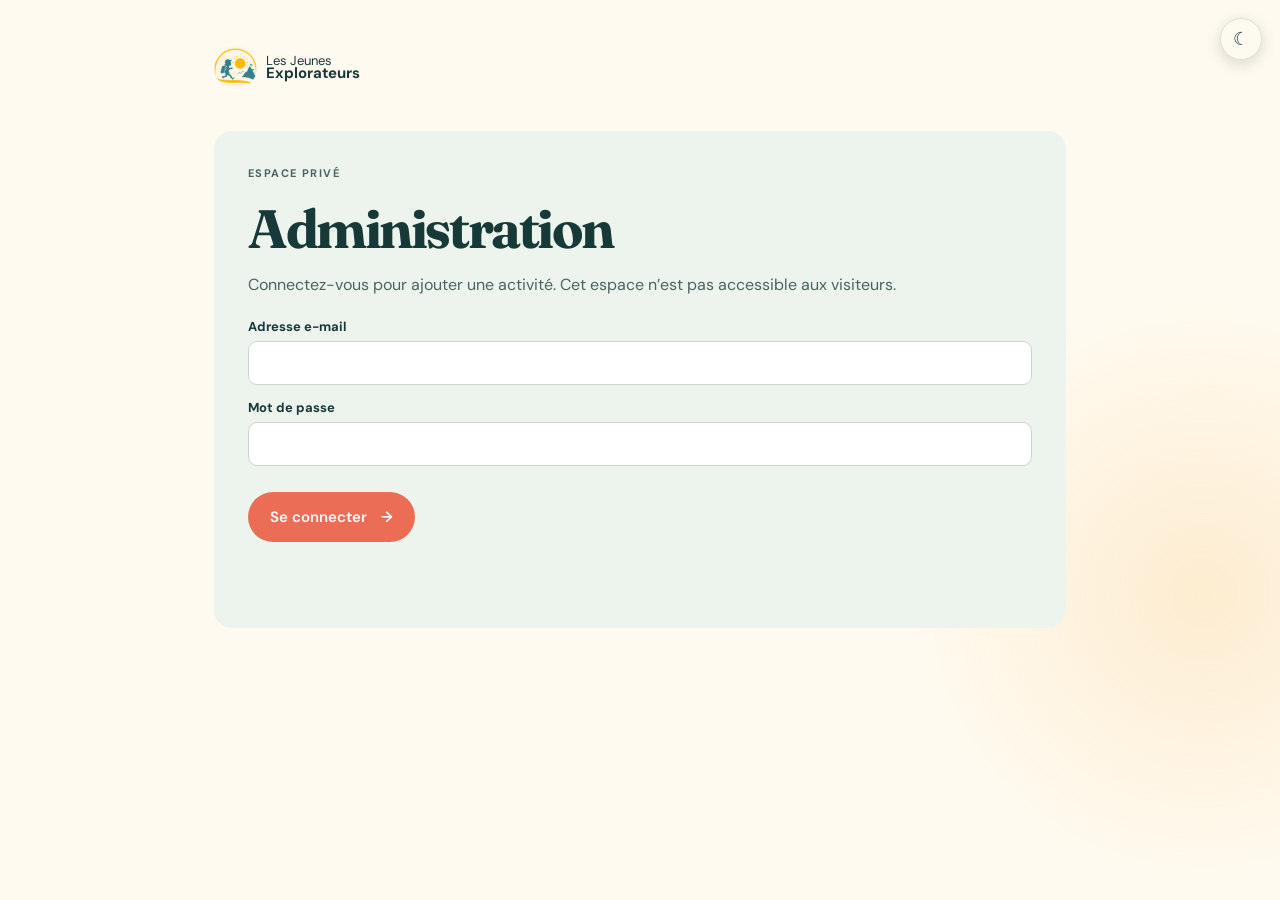
==== commit 57149ebd: "Optimisation des images du site" ====
--- a/admin.html
+++ b/admin.html
@@ -8,8 +8,8 @@
     <link rel="manifest" href="manifest.webmanifest" />
     <meta name="robots" content="noindex, nofollow" />
     <title>Administration - Les Jeunes Explorateurs</title>
-    <link rel="icon" type="image/png" href="assets/images/logo-petits-explorateurs.png" />
-    <link rel="apple-touch-icon" href="assets/images/logo-petits-explorateurs.png" />
+    <link rel="icon" type="image/png" href="assets/images/favicon-64.png" />
+    <link rel="apple-touch-icon" href="assets/images/apple-touch-icon.png" />
     <link rel="preconnect" href="https://fonts.googleapis.com" />
     <link rel="preconnect" href="https://fonts.gstatic.com" crossorigin />
     <link href="https://fonts.googleapis.com/css2?family=DM+Sans:wght@400;500;600;700&family=Fraunces:opsz,wght@9..144,600;9..144,700&display=swap" rel="stylesheet" />
@@ -24,7 +24,7 @@
   </head>
   <body>
     <main class="admin-page">
-      <a class="brand" href="index.html"><img class="brand-logo" src="assets/images/logo-petits-explorateurs.png" alt="Logo Les Jeunes Les Jeunes Aventuriers" /><span>Les Jeunes<br /><strong>Explorateurs</strong></span></a>
+      <a class="brand" href="index.html"><img class="brand-logo" src="assets/images/logo-petits-explorateurs-512.png" alt="Logo Les Jeunes Les Jeunes Aventuriers" /><span>Les Jeunes<br /><strong>Explorateurs</strong></span></a>
       <section id="login-panel" class="admin-card">
         <p class="eyebrow">Espace privé</p><h1>Administration</h1>
         <p>Connectez-vous pour ajouter une activité. Cet espace n’est pas accessible aux visiteurs.</p>
